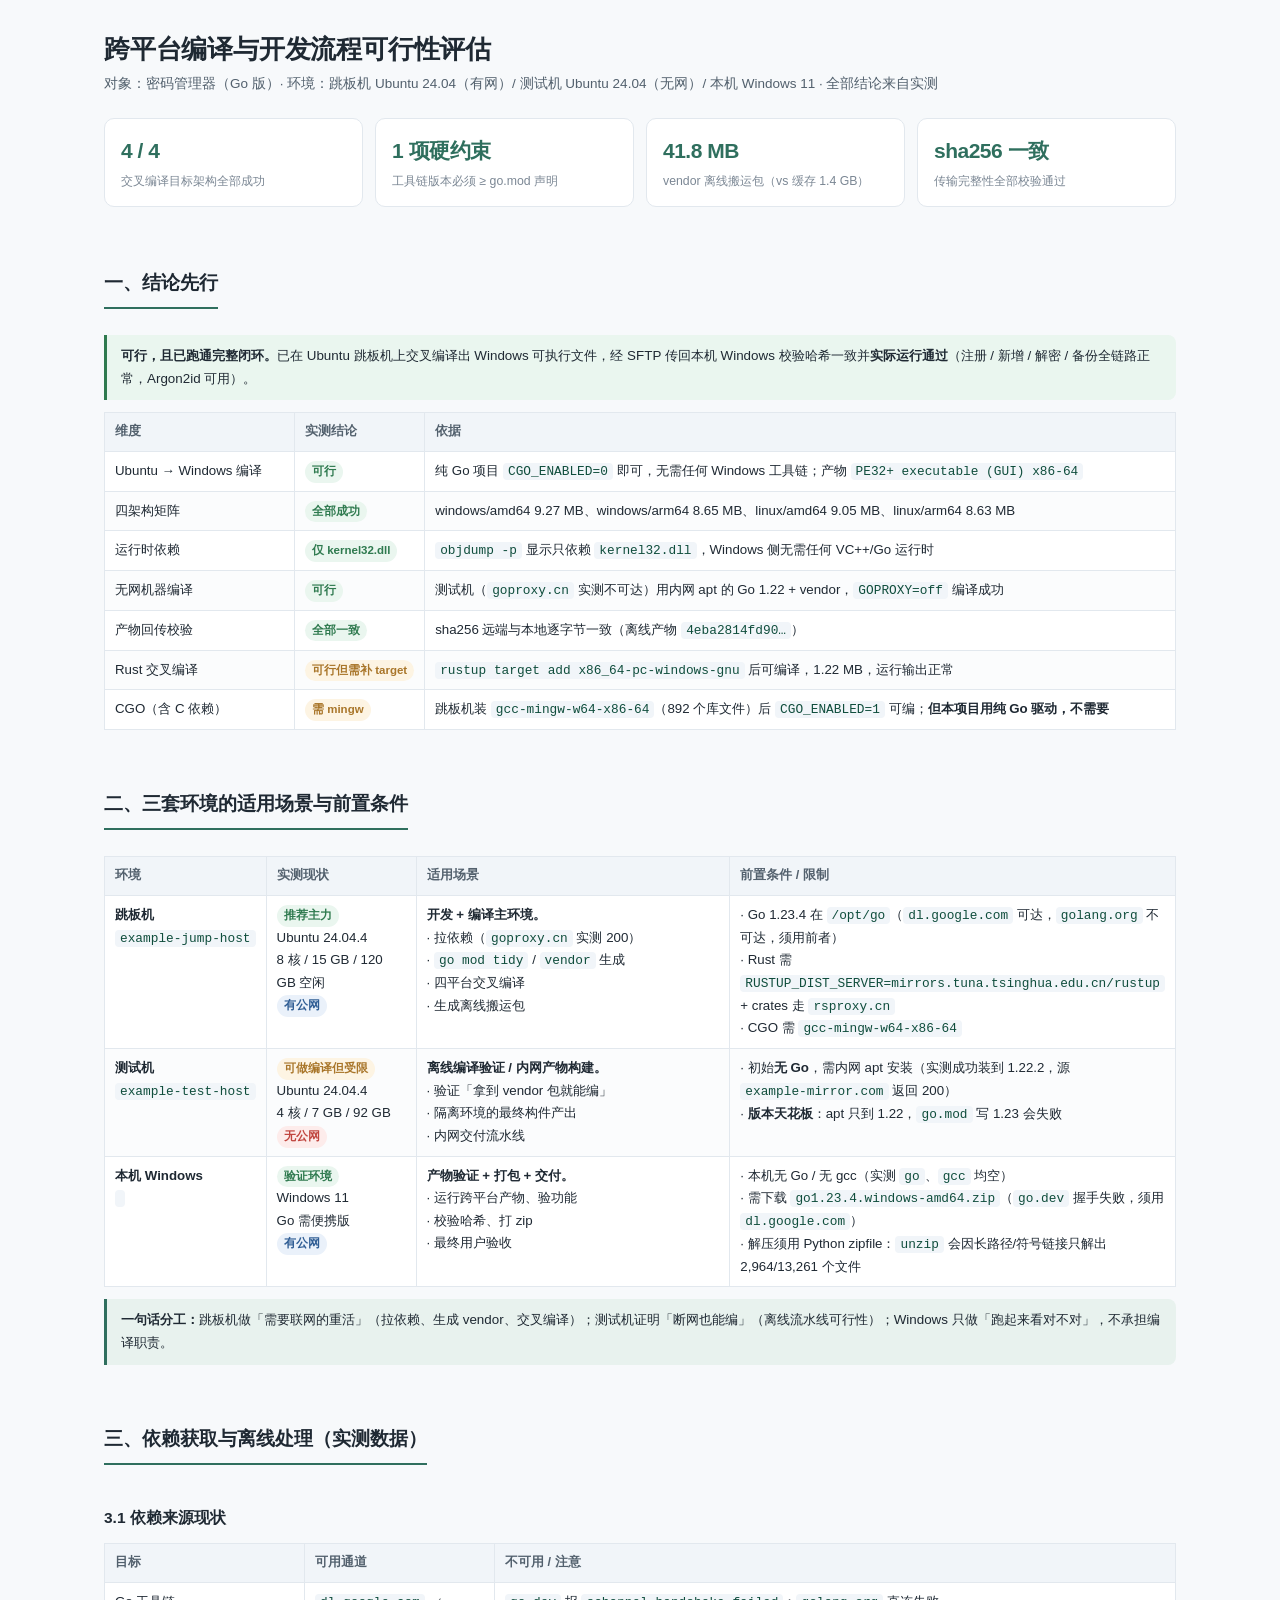
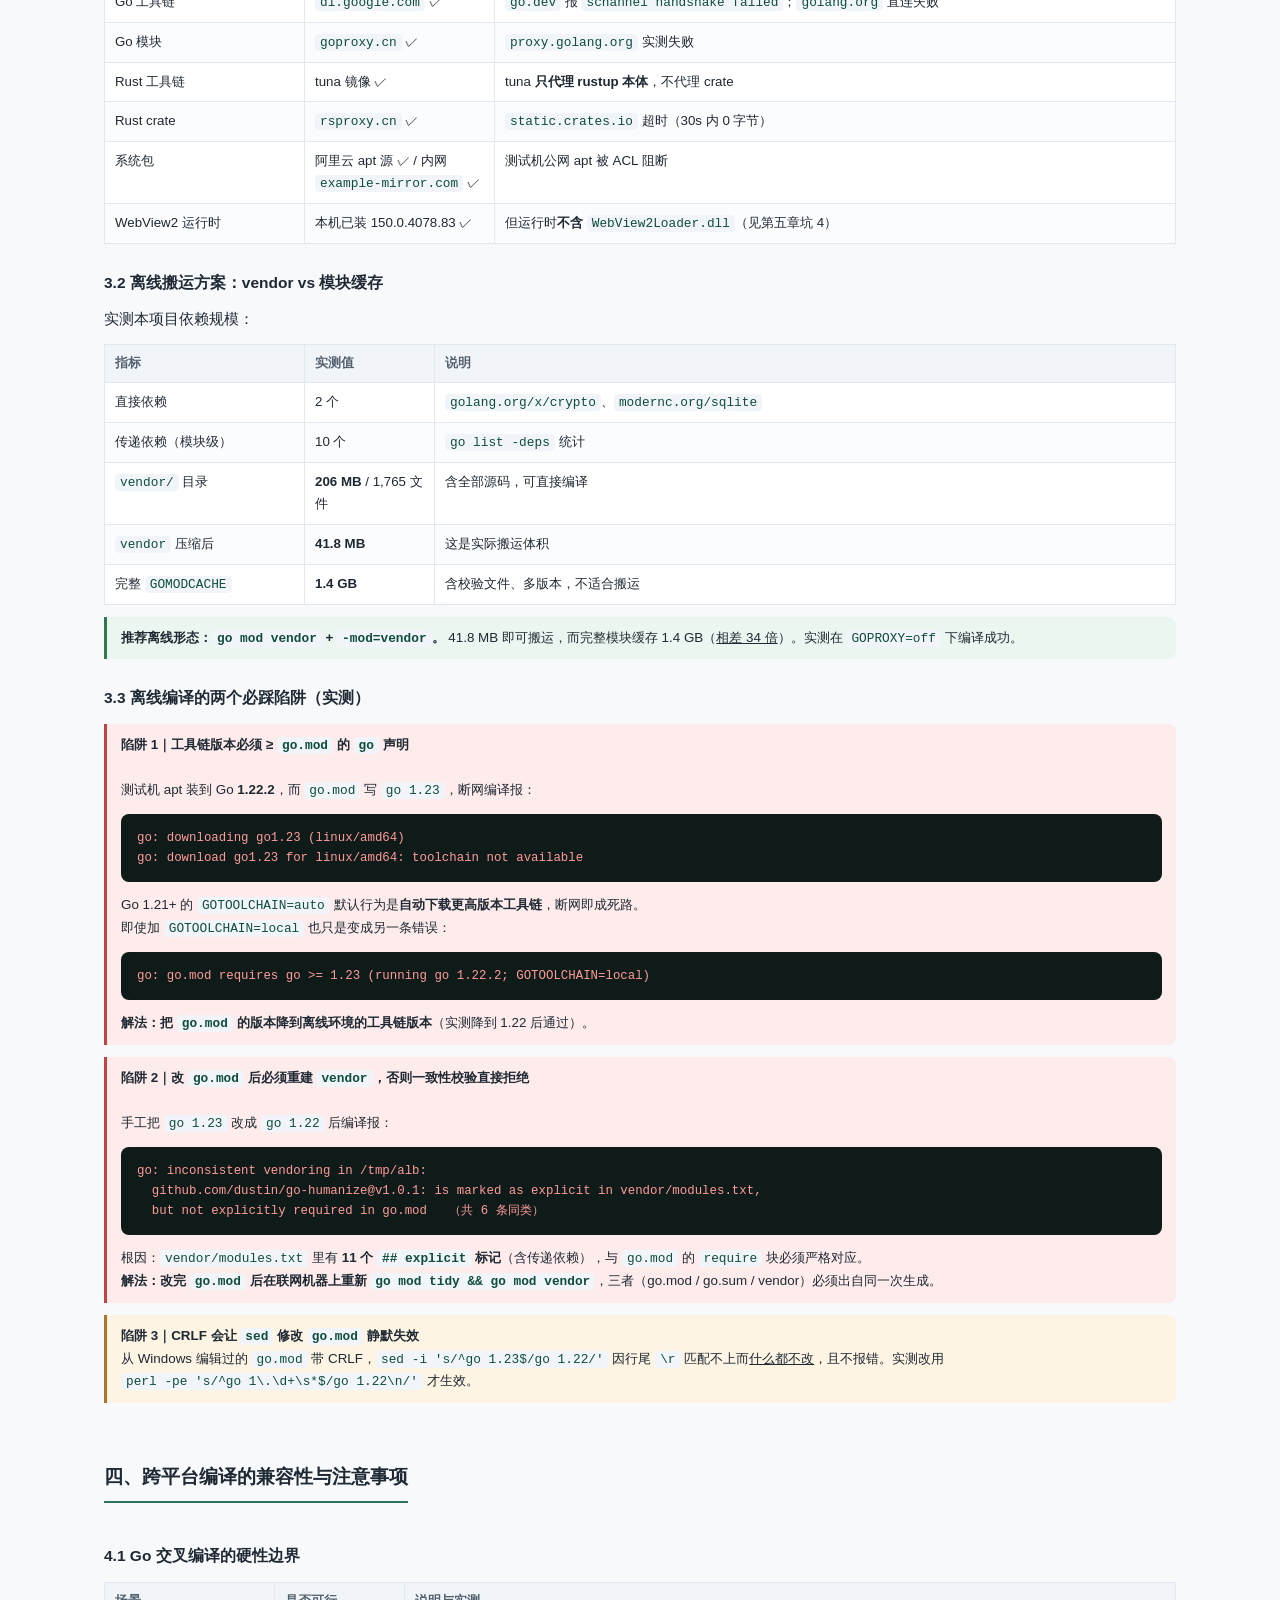
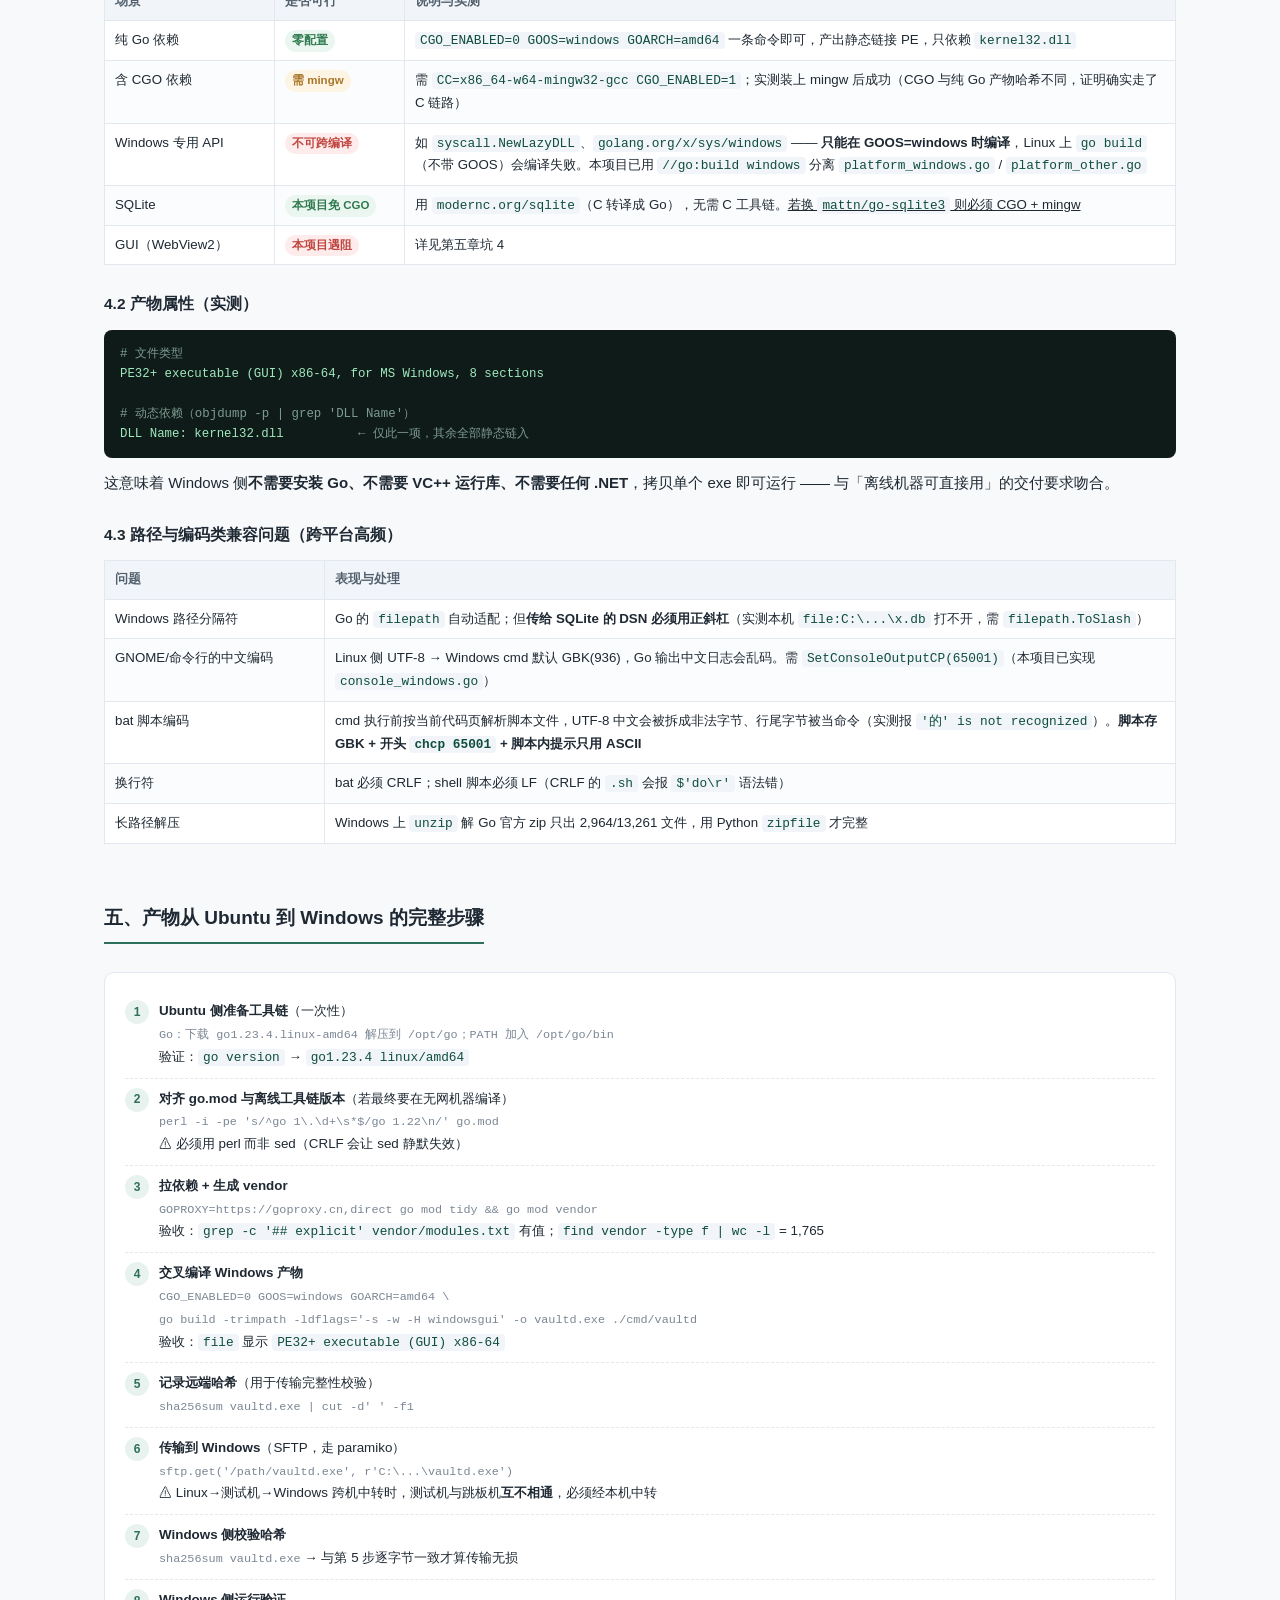
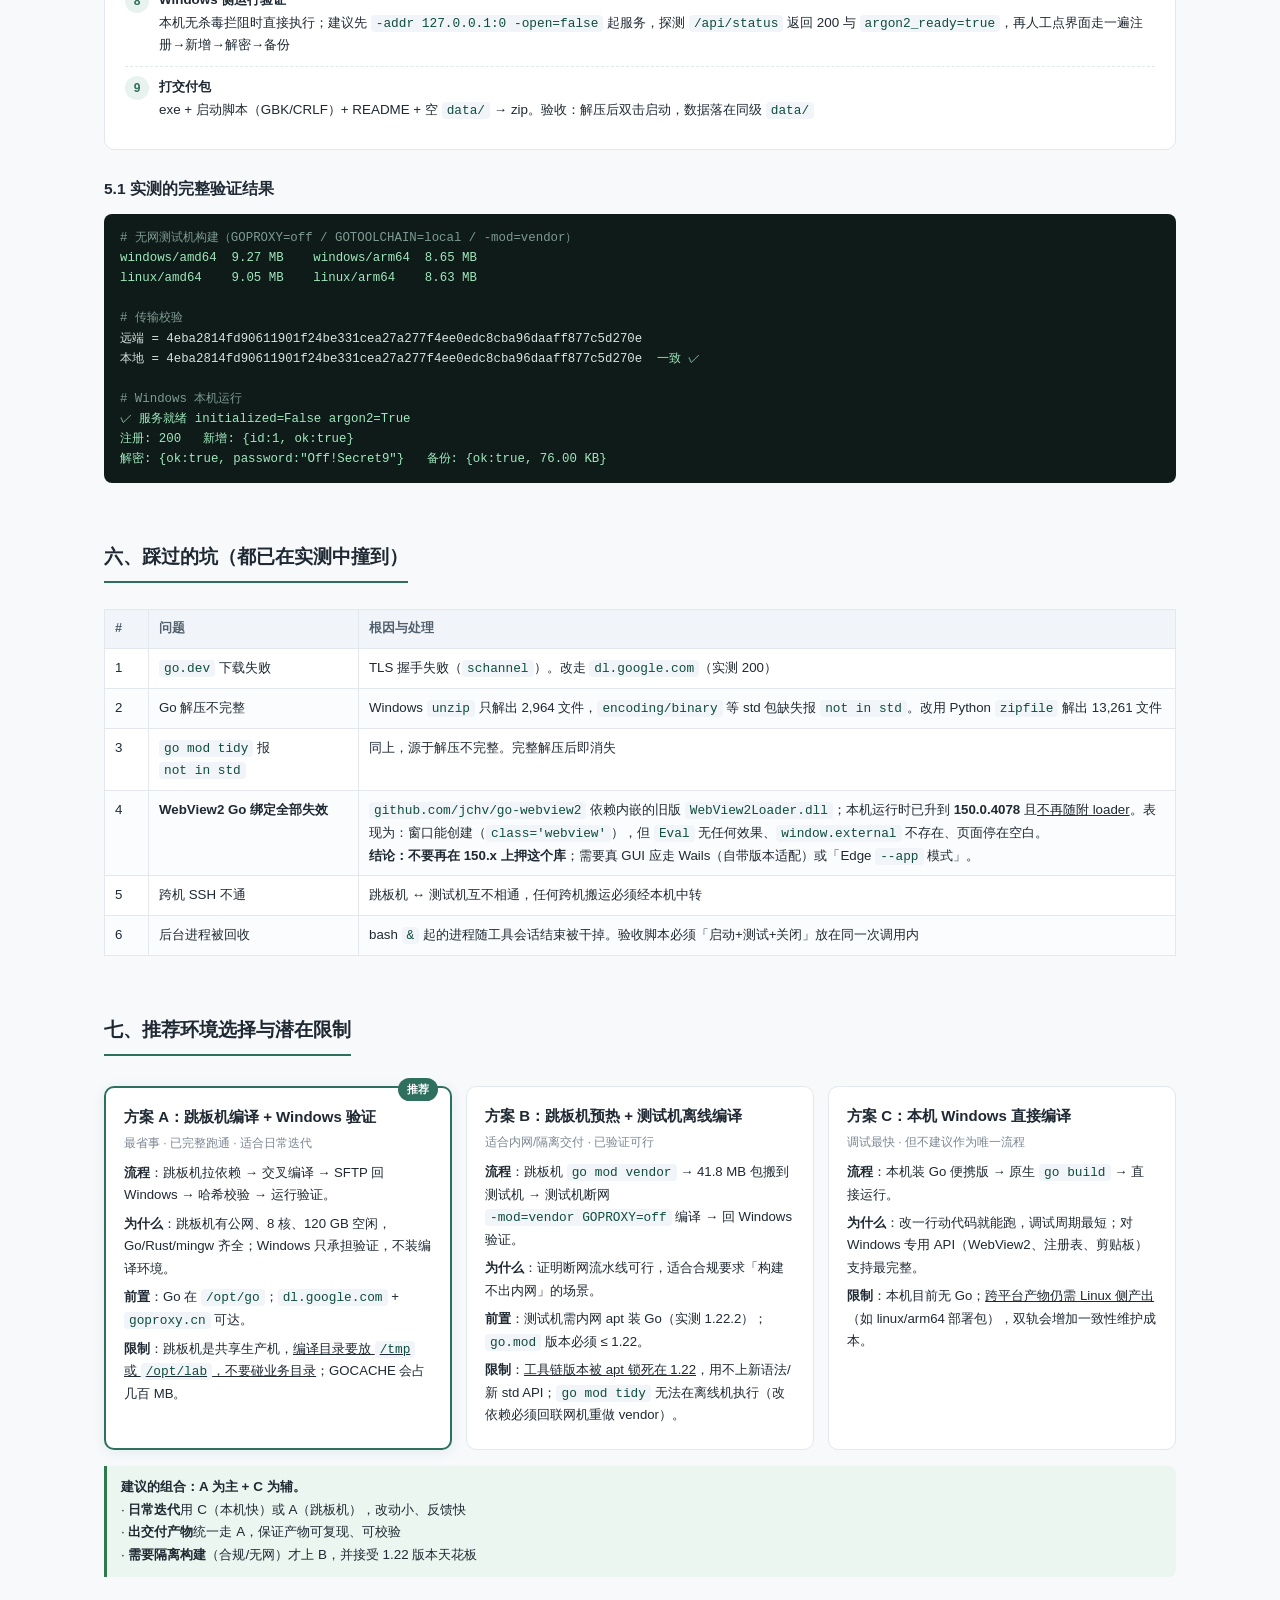
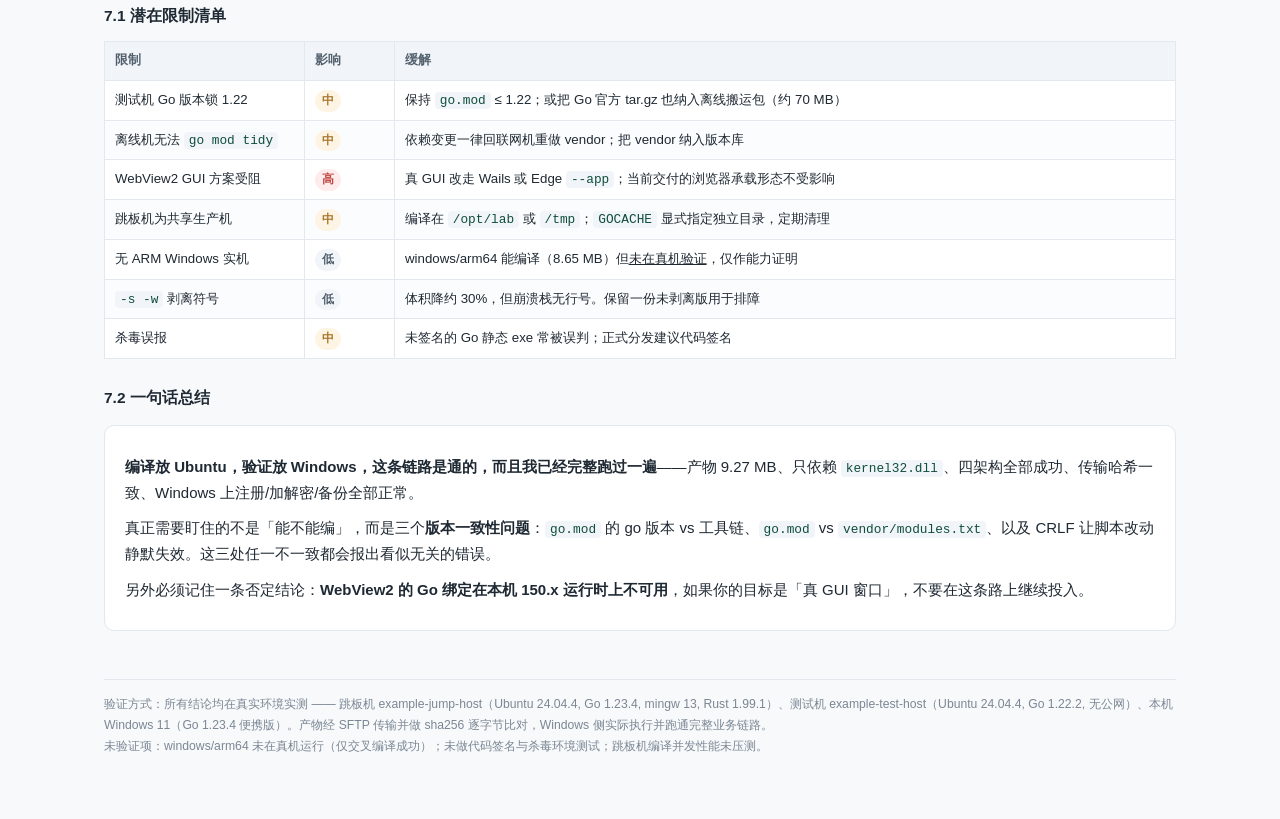
==== docs/跨平台编译与开发流程可行性评估.html @ 6fd774b0 "chore: monorepo 初始导入（4 个子项目源码 + 文档） 单仓 monorepo 布局： - pmvault/       Go 密码管理器（phase-a / phase-edgeap" ====
<!DOCTYPE html>
<html lang="zh-CN">
<head>
<meta charset="UTF-8">
<meta name="viewport" content="width=device-width, initial-scale=1">
<title>跨平台编译与开发流程可行性评估</title>
<style>
:root{
  --ink:#1f2933;--ink-2:#52606d;--ink-3:#7b8794;
  --line:#e2e8ee;--line-2:#cfd8e3;--bg:#f7f9fb;--card:#fff;--soft:#f1f5f9;
  --brand:#2f6f5e;--brand-soft:#e8f2ee;
  --red:#c0453f;--red-soft:#fdeceb;--amber:#a9762a;--amber-soft:#fdf4e3;
  --green:#2f7a4f;--green-soft:#eaf6ef;--blue:#2f5d94;--blue-soft:#eaf1fa;
  --mono:ui-monospace,SFMono-Regular,"Cascadia Mono",Consolas,Menlo,monospace;
}
*{box-sizing:border-box}
body{margin:0;background:var(--bg);color:var(--ink);
  font:15px/1.7 -apple-system,BlinkMacSystemFont,"Segoe UI","Microsoft YaHei",sans-serif}
.wrap{max-width:1120px;margin:0 auto;padding:32px 24px 72px}
h1{font-size:26px;line-height:1.35;margin:0 0 6px;letter-spacing:-.2px}
h2{font-size:19px;margin:46px 0 14px;padding-bottom:8px;border-bottom:2px solid var(--brand);display:inline-block}
h3{font-size:15.5px;margin:26px 0 8px}
h4{font-size:14px;margin:18px 0 6px;color:var(--ink-2)}
p{margin:10px 0}
.sub{color:var(--ink-2);font-size:13.5px;margin-bottom:22px}
code{font-family:var(--mono);font-size:12.8px;background:var(--soft);padding:1px 5px;border-radius:4px;color:#0f4d3c;white-space:nowrap}
pre{font-family:var(--mono);font-size:12.4px;line-height:1.62;background:#0f1b18;color:#d6e4df;
  padding:14px 16px;border-radius:8px;overflow-x:auto;margin:12px 0}
pre .c{color:#7d9b91}
pre .o{color:#9fe8bd}
pre .e{color:#ff9b9b}
.card{background:var(--card);border:1px solid var(--line);border-radius:10px;padding:18px 20px;margin:14px 0}
.grid{display:grid;grid-template-columns:repeat(auto-fit,minmax(210px,1fr));gap:12px;margin:14px 0}
.kpi{background:var(--card);border:1px solid var(--line);border-radius:10px;padding:14px 16px}
.kpi .n{font-size:21px;font-weight:600;color:var(--brand);letter-spacing:-.5px}
.kpi .l{font-size:12.3px;color:var(--ink-3);margin-top:2px}
table{width:100%;border-collapse:collapse;margin:12px 0;font-size:13.3px;background:var(--card)}
th,td{border:1px solid var(--line);padding:8px 10px;text-align:left;vertical-align:top}
th{background:var(--soft);font-weight:600;color:var(--ink-2);font-size:12.7px;white-space:nowrap}
tbody tr:nth-child(even){background:#fbfcfd}
.tag{display:inline-block;font-size:11.5px;padding:1px 7px;border-radius:20px;white-space:nowrap;font-weight:600}
.t-ok{background:var(--green-soft);color:var(--green)}
.t-bad{background:var(--red-soft);color:var(--red)}
.t-warn{background:var(--amber-soft);color:var(--amber)}
.t-n{background:var(--soft);color:var(--ink-2)}
.t-info{background:var(--blue-soft);color:var(--blue)}
ul,ol{margin:8px 0;padding-left:22px}
li{margin:4px 0}
.note{border-left:3px solid var(--brand);background:var(--brand-soft);padding:10px 14px;border-radius:0 8px 8px 0;font-size:13.4px;margin:12px 0}
.warn{border-left:3px solid var(--amber);background:var(--amber-soft);padding:10px 14px;border-radius:0 8px 8px 0;font-size:13.4px;margin:12px 0}
.danger{border-left:3px solid var(--red);background:var(--red-soft);padding:10px 14px;border-radius:0 8px 8px 0;font-size:13.4px;margin:12px 0}
.ok{border-left:3px solid var(--green);background:var(--green-soft);padding:10px 14px;border-radius:0 8px 8px 0;font-size:13.4px;margin:12px 0}
.opts{display:grid;grid-template-columns:repeat(auto-fit,minmax(300px,1fr));gap:14px;margin:16px 0}
.opt{background:var(--card);border:1px solid var(--line);border-radius:10px;padding:16px 18px;position:relative}
.opt.rec{border:2px solid var(--brand);box-shadow:0 2px 12px rgba(47,111,94,.1)}
.opt .badge{position:absolute;top:-10px;right:12px;background:var(--brand);color:#fff;font-size:11px;padding:2px 9px;border-radius:20px;font-weight:600}
.opt h4{margin:0 0 4px;font-size:15px;color:var(--ink)}
.opt .meta{font-size:12px;color:var(--ink-3);margin-bottom:8px}
.opt p{font-size:13.2px;margin:6px 0}
.step{display:flex;gap:10px;padding:9px 0;border-bottom:1px dashed var(--line)}
.step:last-child{border-bottom:0}
.step .i{flex:0 0 24px;height:24px;border-radius:50%;background:var(--brand-soft);color:var(--brand);
  font-size:12px;font-weight:700;display:flex;align-items:center;justify-content:center}
.step .t{flex:1 1 auto;min-width:0;font-size:13.4px}
.step .t em{font-style:normal;color:var(--ink-3);font-family:var(--mono);font-size:11.8px}
footer{margin-top:48px;padding-top:14px;border-top:1px solid var(--line);color:var(--ink-3);font-size:12.2px}
</style>
</head>
<body>
<div class="wrap">

<h1>跨平台编译与开发流程可行性评估</h1>
<div class="sub">对象：密码管理器（Go 版）· 环境：跳板机 Ubuntu 24.04（有网）/ 测试机 Ubuntu 24.04（无网）/ 本机 Windows 11 · 全部结论来自实测</div>

<div class="grid">
  <div class="kpi"><div class="n">4 / 4</div><div class="l">交叉编译目标架构全部成功</div></div>
  <div class="kpi"><div class="n">1 项硬约束</div><div class="l">工具链版本必须 ≥ go.mod 声明</div></div>
  <div class="kpi"><div class="n">41.8 MB</div><div class="l">vendor 离线搬运包（vs 缓存 1.4 GB）</div></div>
  <div class="kpi"><div class="n">sha256 一致</div><div class="l">传输完整性全部校验通过</div></div>
</div>

<!-- ============ 结论先行 ============ -->
<h2>一、结论先行</h2>

<div class="ok">
<strong>可行，且已跑通完整闭环。</strong>已在 Ubuntu 跳板机上交叉编译出 Windows 可执行文件，经 SFTP 传回本机 Windows 校验哈希一致并<strong>实际运行通过</strong>（注册 / 新增 / 解密 / 备份全链路正常，Argon2id 可用）。
</div>

<table>
<thead><tr><th style="width:190px">维度</th><th style="width:110px">实测结论</th><th>依据</th></tr></thead>
<tbody>
<tr><td>Ubuntu → Windows 编译</td><td><span class="tag t-ok">可行</span></td>
<td>纯 Go 项目 <code>CGO_ENABLED=0</code> 即可，无需任何 Windows 工具链；产物 <code>PE32+ executable (GUI) x86-64</code></td></tr>
<tr><td>四架构矩阵</td><td><span class="tag t-ok">全部成功</span></td>
<td>windows/amd64 9.27 MB、windows/arm64 8.65 MB、linux/amd64 9.05 MB、linux/arm64 8.63 MB</td></tr>
<tr><td>运行时依赖</td><td><span class="tag t-ok">仅 kernel32.dll</span></td>
<td><code>objdump -p</code> 显示只依赖 <code>kernel32.dll</code>，Windows 侧无需任何 VC++/Go 运行时</td></tr>
<tr><td>无网机器编译</td><td><span class="tag t-ok">可行</span></td>
<td>测试机（<code>goproxy.cn</code> 实测不可达）用内网 apt 的 Go 1.22 + vendor，<code>GOPROXY=off</code> 编译成功</td></tr>
<tr><td>产物回传校验</td><td><span class="tag t-ok">全部一致</span></td>
<td>sha256 远端与本地逐字节一致（离线产物 <code>4eba2814fd90…</code>）</td></tr>
<tr><td>Rust 交叉编译</td><td><span class="tag t-warn">可行但需补 target</span></td>
<td><code>rustup target add x86_64-pc-windows-gnu</code> 后可编译，1.22 MB，运行输出正常</td></tr>
<tr><td>CGO（含 C 依赖）</td><td><span class="tag t-warn">需 mingw</span></td>
<td>跳板机装 <code>gcc-mingw-w64-x86-64</code>（892 个库文件）后 <code>CGO_ENABLED=1</code> 可编；<strong>但本项目用纯 Go 驱动，不需要</strong></td></tr>
</tbody>
</table>

<!-- ============ 环境对比 ============ -->
<h2>二、三套环境的适用场景与前置条件</h2>

<table>
<thead><tr><th style="width:120px">环境</th><th style="width:150px">实测现状</th><th>适用场景</th><th style="width:230px">前置条件 / 限制</th></tr></thead>
<tbody>
<tr>
<td><strong>跳板机</strong><br><code>example-jump-host</code></td>
<td><span class="tag t-ok">推荐主力</span><br>Ubuntu 24.04.4<br>8 核 / 15 GB / 120 GB 空闲<br><span class="tag t-info">有公网</span></td>
<td>
<strong>开发 + 编译主环境。</strong><br>
· 拉依赖（<code>goproxy.cn</code> 实测 200）<br>
· <code>go mod tidy</code> / <code>vendor</code> 生成<br>
· 四平台交叉编译<br>
· 生成离线搬运包
</td>
<td>
· Go 1.23.4 在 <code>/opt/go</code>（<code>dl.google.com</code> 可达，<code>golang.org</code> 不可达，须用前者）<br>
· Rust 需 <code>RUSTUP_DIST_SERVER=mirrors.tuna.tsinghua.edu.cn/rustup</code> + crates 走 <code>rsproxy.cn</code><br>
· CGO 需 <code>gcc-mingw-w64-x86-64</code>
</td>
</tr>
<tr>
<td><strong>测试机</strong><br><code>example-test-host</code></td>
<td><span class="tag t-warn">可做编译但受限</span><br>Ubuntu 24.04.4<br>4 核 / 7 GB / 92 GB<br><span class="tag t-bad">无公网</span></td>
<td>
<strong>离线编译验证 / 内网产物构建。</strong><br>
· 验证「拿到 vendor 包就能编」<br>
· 隔离环境的最终构件产出<br>
· 内网交付流水线
</td>
<td>
· 初始<strong>无 Go</strong>，需内网 apt 安装（实测成功装到 1.22.2，源 <code>example-mirror.com</code> 返回 200）<br>
· <strong>版本天花板</strong>：apt 只到 1.22，<code>go.mod</code> 写 1.23 会失败
</td>
</tr>
<tr>
<td><strong>本机 Windows</strong><br><code><local-ip></code></td>
<td><span class="tag t-ok">验证环境</span><br>Windows 11<br>Go 需便携版<br><span class="tag t-info">有公网</span></td>
<td>
<strong>产物验证 + 打包 + 交付。</strong><br>
· 运行跨平台产物、验功能<br>
· 校验哈希、打 zip<br>
· 最终用户验收
</td>
<td>
· 本机无 Go / 无 gcc（实测 <code>go</code>、<code>gcc</code> 均空）<br>
· 需下载 <code>go1.23.4.windows-amd64.zip</code>（<code>go.dev</code> 握手失败，须用 <code>dl.google.com</code>）<br>
· 解压须用 Python zipfile：<code>unzip</code> 会因长路径/符号链接只解出 2,964/13,261 个文件
</td>
</tr>
</tbody>
</table>

<div class="note">
<strong>一句话分工：</strong>跳板机做「需要联网的重活」（拉依赖、生成 vendor、交叉编译）；测试机证明「断网也能编」（离线流水线可行性）；Windows 只做「跑起来看对不对」，不承担编译职责。
</div>

<!-- ============ 依赖获取与离线 ============ -->
<h2>三、依赖获取与离线处理（实测数据）</h2>

<h3>3.1 依赖来源现状</h3>
<table>
<thead><tr><th style="width:200px">目标</th><th style="width:190px">可用通道</th><th>不可用 / 注意</th></tr></thead>
<tbody>
<tr><td>Go 工具链</td><td><code>dl.google.com</code> ✓</td><td><code>go.dev</code> 报 <code>schannel handshake failed</code>；<code>golang.org</code> 直连失败</td></tr>
<tr><td>Go 模块</td><td><code>goproxy.cn</code> ✓</td><td><code>proxy.golang.org</code> 实测失败</td></tr>
<tr><td>Rust 工具链</td><td>tuna 镜像 ✓</td><td>tuna <strong>只代理 rustup 本体</strong>，不代理 crate</td></tr>
<tr><td>Rust crate</td><td><code>rsproxy.cn</code> ✓</td><td><code>static.crates.io</code> 超时（30s 内 0 字节）</td></tr>
<tr><td>系统包</td><td>阿里云 apt 源 ✓ / 内网 <code>example-mirror.com</code> ✓</td><td>测试机公网 apt 被 ACL 阻断</td></tr>
<tr><td>WebView2 运行时</td><td>本机已装 150.0.4078.83 ✓</td><td>但运行时<strong>不含</strong> <code>WebView2Loader.dll</code>（见第五章坑 4）</td></tr>
</tbody>
</table>

<h3>3.2 离线搬运方案：vendor vs 模块缓存</h3>
<p>实测本项目依赖规模：</p>
<table>
<thead><tr><th style="width:200px">指标</th><th style="width:130px">实测值</th><th>说明</th></tr></thead>
<tbody>
<tr><td>直接依赖</td><td>2 个</td><td><code>golang.org/x/crypto</code>、<code>modernc.org/sqlite</code></td></tr>
<tr><td>传递依赖（模块级）</td><td>10 个</td><td><code>go list -deps</code> 统计</td></tr>
<tr><td><code>vendor/</code> 目录</td><td><strong>206 MB</strong> / 1,765 文件</td><td>含全部源码，可直接编译</td></tr>
<tr><td><code>vendor</code> 压缩后</td><td><strong>41.8 MB</strong></td><td>这是实际搬运体积</td></tr>
<tr><td>完整 <code>GOMODCACHE</code></td><td><strong>1.4 GB</strong></td><td>含校验文件、多版本，不适合搬运</td></tr>
</tbody>
</table>

<div class="ok">
<strong>推荐离线形态：<code>go mod vendor</code> + <code>-mod=vendor</code>。</strong>
41.8 MB 即可搬运，而完整模块缓存 1.4 GB（<u>相差 34 倍</u>）。实测在 <code>GOPROXY=off</code> 下编译成功。
</div>

<h3>3.3 离线编译的两个必踩陷阱（实测）</h3>

<div class="danger">
<strong>陷阱 1｜工具链版本必须 ≥ <code>go.mod</code> 的 <code>go</code> 声明</strong><br><br>
测试机 apt 装到 Go <strong>1.22.2</strong>，而 <code>go.mod</code> 写 <code>go 1.23</code>，断网编译报：
<pre><span class="e">go: downloading go1.23 (linux/amd64)
go: download go1.23 for linux/amd64: toolchain not available</span></pre>
Go 1.21+ 的 <code>GOTOOLCHAIN=auto</code> 默认行为是<strong>自动下载更高版本工具链</strong>，断网即成死路。<br>
即使加 <code>GOTOOLCHAIN=local</code> 也只是变成另一条错误：
<pre><span class="e">go: go.mod requires go >= 1.23 (running go 1.22.2; GOTOOLCHAIN=local)</span></pre>
<strong>解法：把 <code>go.mod</code> 的版本降到离线环境的工具链版本</strong>（实测降到 1.22 后通过）。
</div>

<div class="danger">
<strong>陷阱 2｜改 <code>go.mod</code> 后必须重建 <code>vendor</code>，否则一致性校验直接拒绝</strong><br><br>
手工把 <code>go 1.23</code> 改成 <code>go 1.22</code> 后编译报：
<pre><span class="e">go: inconsistent vendoring in /tmp/alb:
&nbsp;&nbsp;github.com/dustin/go-humanize@v1.0.1: is marked as explicit in vendor/modules.txt,
&nbsp;&nbsp;but not explicitly required in go.mod   （共 6 条同类）</span></pre>
根因：<code>vendor/modules.txt</code> 里有 <strong>11 个 <code>## explicit</code> 标记</strong>（含传递依赖），与 <code>go.mod</code> 的 <code>require</code> 块必须严格对应。<br>
<strong>解法：改完 <code>go.mod</code> 后在联网机器上重新 <code>go mod tidy &amp;&amp; go mod vendor</code></strong>，三者（go.mod / go.sum / vendor）必须出自同一次生成。
</div>

<div class="warn">
<strong>陷阱 3｜CRLF 会让 <code>sed</code> 修改 <code>go.mod</code> 静默失效</strong><br>
从 Windows 编辑过的 <code>go.mod</code> 带 CRLF，<code>sed -i 's/^go 1.23$/go 1.22/'</code> 因行尾 <code>\r</code> 匹配不上而<u>什么都不改</u>，且不报错。实测改用 <code>perl -pe 's/^go 1\.\d+\s*$/go 1.22\n/'</code> 才生效。
</div>

<!-- ============ 兼容性 ============ -->
<h2>四、跨平台编译的兼容性与注意事项</h2>

<h3>4.1 Go 交叉编译的硬性边界</h3>
<table>
<thead><tr><th style="width:170px">场景</th><th style="width:130px">是否可行</th><th>说明与实测</th></tr></thead>
<tbody>
<tr><td>纯 Go 依赖</td><td><span class="tag t-ok">零配置</span></td>
<td><code>CGO_ENABLED=0 GOOS=windows GOARCH=amd64</code> 一条命令即可，产出静态链接 PE，只依赖 <code>kernel32.dll</code></td></tr>
<tr><td>含 CGO 依赖</td><td><span class="tag t-warn">需 mingw</span></td>
<td>需 <code>CC=x86_64-w64-mingw32-gcc CGO_ENABLED=1</code>；实测装上 mingw 后成功（CGO 与纯 Go 产物哈希不同，证明确实走了 C 链路）</td></tr>
<tr><td>Windows 专用 API</td><td><span class="tag t-bad">不可跨编译</span></td>
<td>如 <code>syscall.NewLazyDLL</code>、<code>golang.org/x/sys/windows</code> —— <strong>只能在 GOOS=windows 时编译</strong>，Linux 上 <code>go build</code>（不带 GOOS）会编译失败。本项目已用 <code>//go:build windows</code> 分离 <code>platform_windows.go</code> / <code>platform_other.go</code></td></tr>
<tr><td>SQLite</td><td><span class="tag t-ok">本项目免 CGO</span></td>
<td>用 <code>modernc.org/sqlite</code>（C 转译成 Go），无需 C 工具链。<u>若换 <code>mattn/go-sqlite3</code> 则必须 CGO + mingw</u></td></tr>
<tr><td>GUI（WebView2）</td><td><span class="tag t-bad">本项目遇阻</span></td>
<td>详见第五章坑 4</td></tr>
</tbody>
</table>

<h3>4.2 产物属性（实测）</h3>
<pre><span class="c"># 文件类型</span>
<span class="o">PE32+ executable (GUI) x86-64, for MS Windows, 8 sections</span>

<span class="c"># 动态依赖（objdump -p | grep 'DLL Name'）</span>
<span class="o">DLL Name: kernel32.dll</span>          <span class="c">← 仅此一项，其余全部静态链入</span></pre>
<p>这意味着 Windows 侧<strong>不需要安装 Go、不需要 VC++ 运行库、不需要任何 .NET</strong>，拷贝单个 exe 即可运行 —— 与「离线机器可直接用」的交付要求吻合。</p>

<h3>4.3 路径与编码类兼容问题（跨平台高频）</h3>
<table>
<thead><tr><th style="width:220px">问题</th><th>表现与处理</th></tr></thead>
<tbody>
<tr><td>Windows 路径分隔符</td><td>Go 的 <code>filepath</code> 自动适配；但<strong>传给 SQLite 的 DSN 必须用正斜杠</strong>（实测本机 <code>file:C:\...\x.db</code> 打不开，需 <code>filepath.ToSlash</code>）</td></tr>
<tr><td>GNOME/命令行的中文编码</td><td>Linux 侧 UTF-8 → Windows cmd 默认 GBK(936)，Go 输出中文日志会乱码。需 <code>SetConsoleOutputCP(65001)</code>（本项目已实现 <code>console_windows.go</code>）</td></tr>
<tr><td>bat 脚本编码</td><td>cmd 执行前按当前代码页解析脚本文件，UTF-8 中文会被拆成非法字节、行尾字节被当命令（实测报 <code>'的' is not recognized</code>）。<strong>脚本存 GBK + 开头 <code>chcp 65001</code> + 脚本内提示只用 ASCII</strong></td></tr>
<tr><td>换行符</td><td>bat 必须 CRLF；shell 脚本必须 LF（CRLF 的 <code>.sh</code> 会报 <code>$'do\r'</code> 语法错）</td></tr>
<tr><td>长路径解压</td><td>Windows 上 <code>unzip</code> 解 Go 官方 zip 只出 2,964/13,261 文件，用 Python <code>zipfile</code> 才完整</td></tr>
</tbody>
</table>

<!-- ============ 传输与验证 ============ -->
<h2>五、产物从 Ubuntu 到 Windows 的完整步骤</h2>

<div class="card">
<div class="step"><div class="i">1</div><div class="t"><strong>Ubuntu 侧准备工具链</strong>（一次性）<br>
<em>Go：下载 go1.23.4.linux-amd64 解压到 /opt/go；PATH 加入 /opt/go/bin</em><br>
验证：<code>go version</code> → <code>go1.23.4 linux/amd64</code></div></div>

<div class="step"><div class="i">2</div><div class="t"><strong>对齐 go.mod 与离线工具链版本</strong>（若最终要在无网机器编译）<br>
<em>perl -i -pe 's/^go 1\.\d+\s*$/go 1.22\n/' go.mod</em><br>
⚠ 必须用 perl 而非 sed（CRLF 会让 sed 静默失效）</div></div>

<div class="step"><div class="i">3</div><div class="t"><strong>拉依赖 + 生成 vendor</strong><br>
<em>GOPROXY=https://goproxy.cn,direct go mod tidy &amp;&amp; go mod vendor</em><br>
验收：<code>grep -c '## explicit' vendor/modules.txt</code> 有值；<code>find vendor -type f | wc -l</code> = 1,765</div></div>

<div class="step"><div class="i">4</div><div class="t"><strong>交叉编译 Windows 产物</strong><br>
<em>CGO_ENABLED=0 GOOS=windows GOARCH=amd64 \<br>
go build -trimpath -ldflags='-s -w -H windowsgui' -o vaultd.exe ./cmd/vaultd</em><br>
验收：<code>file</code> 显示 <code>PE32+ executable (GUI) x86-64</code></div></div>

<div class="step"><div class="i">5</div><div class="t"><strong>记录远端哈希</strong>（用于传输完整性校验）<br>
<em>sha256sum vaultd.exe | cut -d' ' -f1</em></div></div>

<div class="step"><div class="i">6</div><div class="t"><strong>传输到 Windows</strong>（SFTP，走 paramiko）<br>
<em>sftp.get('/path/vaultd.exe', r'C:\...\vaultd.exe')</em><br>
⚠ Linux→测试机→Windows 跨机中转时，测试机与跳板机<strong>互不相通</strong>，必须经本机中转</div></div>

<div class="step"><div class="i">7</div><div class="t"><strong>Windows 侧校验哈希</strong><br>
<em>sha256sum vaultd.exe</em> → 与第 5 步逐字节一致才算传输无损</div></div>

<div class="step"><div class="i">8</div><div class="t"><strong>Windows 侧运行验证</strong><br>
本机无杀毒拦阻时直接执行；建议先 <code>-addr 127.0.0.1:0 -open=false</code> 起服务，探测 <code>/api/status</code> 返回 200 与 <code>argon2_ready=true</code>，再人工点界面走一遍注册→新增→解密→备份</div></div>

<div class="step"><div class="i">9</div><div class="t"><strong>打交付包</strong><br>
exe + 启动脚本（GBK/CRLF）+ README + 空 <code>data/</code> → zip。验收：解压后双击启动，数据落在同级 <code>data/</code></div></div>
</div>

<h3>5.1 实测的完整验证结果</h3>
<pre><span class="c"># 无网测试机构建（GOPROXY=off / GOTOOLCHAIN=local / -mod=vendor）</span>
<span class="o">windows/amd64  9.27 MB    windows/arm64  8.65 MB
linux/amd64    9.05 MB    linux/arm64    8.63 MB</span>

<span class="c"># 传输校验</span>
远端 = 4eba2814fd90611901f24be331cea27a277f4ee0edc8cba96daaff877c5d270e
本地 = 4eba2814fd90611901f24be331cea27a277f4ee0edc8cba96daaff877c5d270e  <span class="o">一致 ✓</span>

<span class="c"># Windows 本机运行</span>
<span class="o">✓ 服务就绪 initialized=False argon2=True</span>
<span class="o">注册: 200   新增: {id:1, ok:true}</span>
<span class="o">解密: {ok:true, password:"Off!Secret9"}   备份: {ok:true, 76.00 KB}</span></pre>

<!-- ============ 已知坑 ============ -->
<h2>六、踩过的坑（都已在实测中撞到）</h2>

<table>
<thead><tr><th style="width:44px">#</th><th style="width:210px">问题</th><th>根因与处理</th></tr></thead>
<tbody>
<tr><td>1</td><td><code>go.dev</code> 下载失败</td><td>TLS 握手失败（<code>schannel</code>）。改走 <code>dl.google.com</code>（实测 200）</td></tr>
<tr><td>2</td><td>Go 解压不完整</td><td>Windows <code>unzip</code> 只解出 2,964 文件，<code>encoding/binary</code> 等 std 包缺失报 <code>not in std</code>。改用 Python <code>zipfile</code> 解出 13,261 文件</td></tr>
<tr><td>3</td><td><code>go mod tidy</code> 报 <code>not in std</code></td><td>同上，源于解压不完整。完整解压后即消失</td></tr>
<tr><td>4</td><td><strong>WebView2 Go 绑定全部失效</strong></td><td>
<code>github.com/jchv/go-webview2</code> 依赖内嵌的旧版 <code>WebView2Loader.dll</code>；本机运行时已升到 <strong>150.0.4078</strong> 且<u>不再随附 loader</u>。表现为：窗口能创建（<code>class='webview'</code>），但 <code>Eval</code> 无任何效果、<code>window.external</code> 不存在、页面停在空白。<br>
<strong>结论：不要再在 150.x 上押这个库</strong>；需要真 GUI 应走 Wails（自带版本适配）或「Edge <code>--app</code> 模式」。</td></tr>
<tr><td>5</td><td>跨机 SSH 不通</td><td>跳板机 ↔ 测试机互不相通，任何跨机搬运必须经本机中转</td></tr>
<tr><td>6</td><td>后台进程被回收</td><td>bash <code>&amp;</code> 起的进程随工具会话结束被干掉。验收脚本必须「启动+测试+关闭」放在同一次调用内</td></tr>
</tbody>
</table>

<!-- ============ 推荐 ============ -->
<h2>七、推荐环境选择与潜在限制</h2>

<div class="opts">
  <div class="opt rec">
    <div class="badge">推荐</div>
    <h4>方案 A：跳板机编译 + Windows 验证</h4>
    <div class="meta">最省事 · 已完整跑通 · 适合日常迭代</div>
    <p><strong>流程</strong>：跳板机拉依赖 → 交叉编译 → SFTP 回 Windows → 哈希校验 → 运行验证。</p>
    <p><strong>为什么</strong>：跳板机有公网、8 核、120 GB 空闲，Go/Rust/mingw 齐全；Windows 只承担验证，不装编译环境。</p>
    <p><strong>前置</strong>：Go 在 <code>/opt/go</code>；<code>dl.google.com</code> + <code>goproxy.cn</code> 可达。</p>
    <p><strong>限制</strong>：跳板机是共享生产机，<u>编译目录要放 <code>/tmp</code> 或 <code>/opt/lab</code>，不要碰业务目录</u>；GOCACHE 会占几百 MB。</p>
  </div>

  <div class="opt">
    <h4>方案 B：跳板机预热 + 测试机离线编译</h4>
    <div class="meta">适合内网/隔离交付 · 已验证可行</div>
    <p><strong>流程</strong>：跳板机 <code>go mod vendor</code> → 41.8 MB 包搬到测试机 → 测试机断网 <code>-mod=vendor GOPROXY=off</code> 编译 → 回 Windows 验证。</p>
    <p><strong>为什么</strong>：证明断网流水线可行，适合合规要求「构建不出内网」的场景。</p>
    <p><strong>前置</strong>：测试机需内网 apt 装 Go（实测 1.22.2）；<code>go.mod</code> 版本必须 ≤ 1.22。</p>
    <p><strong>限制</strong>：<u>工具链版本被 apt 锁死在 1.22</u>，用不上新语法/新 std API；<code>go mod tidy</code> 无法在离线机执行（改依赖必须回联网机重做 vendor）。</p>
  </div>

  <div class="opt">
    <h4>方案 C：本机 Windows 直接编译</h4>
    <div class="meta">调试最快 · 但不建议作为唯一流程</div>
    <p><strong>流程</strong>：本机装 Go 便携版 → 原生 <code>go build</code> → 直接运行。</p>
    <p><strong>为什么</strong>：改一行动代码就能跑，调试周期最短；对 Windows 专用 API（WebView2、注册表、剪贴板）支持最完整。</p>
    <p><strong>限制</strong>：本机目前无 Go；<u>跨平台产物仍需 Linux 侧产出</u>（如 linux/arm64 部署包），双轨会增加一致性维护成本。</p>
  </div>
</div>

<div class="ok">
<strong>建议的组合：A 为主 + C 为辅。</strong><br>
· <strong>日常迭代</strong>用 C（本机快）或 A（跳板机），改动小、反馈快<br>
· <strong>出交付产物</strong>统一走 A，保证产物可复现、可校验<br>
· <strong>需要隔离构建</strong>（合规/无网）才上 B，并接受 1.22 版本天花板
</div>

<h3>7.1 潜在限制清单</h3>
<table>
<thead><tr><th style="width:200px">限制</th><th style="width:90px">影响</th><th>缓解</th></tr></thead>
<tbody>
<tr><td>测试机 Go 版本锁 1.22</td><td><span class="tag t-warn">中</span></td><td>保持 <code>go.mod</code> ≤ 1.22；或把 Go 官方 tar.gz 也纳入离线搬运包（约 70 MB）</td></tr>
<tr><td>离线机无法 <code>go mod tidy</code></td><td><span class="tag t-warn">中</span></td><td>依赖变更一律回联网机重做 vendor；把 vendor 纳入版本库</td></tr>
<tr><td>WebView2 GUI 方案受阻</td><td><span class="tag t-bad">高</span></td><td>真 GUI 改走 Wails 或 Edge <code>--app</code>；当前交付的浏览器承载形态不受影响</td></tr>
<tr><td>跳板机为共享生产机</td><td><span class="tag t-warn">中</span></td><td>编译在 <code>/opt/lab</code> 或 <code>/tmp</code>；<code>GOCACHE</code> 显式指定独立目录，定期清理</td></tr>
<tr><td>无 ARM Windows 实机</td><td><span class="tag t-n">低</span></td><td>windows/arm64 能编译（8.65 MB）但<u>未在真机验证</u>，仅作能力证明</td></tr>
<tr><td><code>-s -w</code> 剥离符号</td><td><span class="tag t-n">低</span></td><td>体积降约 30%，但崩溃栈无行号。保留一份未剥离版用于排障</td></tr>
<tr><td>杀毒误报</td><td><span class="tag t-warn">中</span></td><td>未签名的 Go 静态 exe 常被误判；正式分发建议代码签名</td></tr>
</tbody>
</table>

<h3>7.2 一句话总结</h3>
<div class="card">
<p><strong>编译放 Ubuntu，验证放 Windows，这条链路是通的，而且我已经完整跑过一遍</strong>——产物 9.27 MB、只依赖 <code>kernel32.dll</code>、四架构全部成功、传输哈希一致、Windows 上注册/加解密/备份全部正常。</p>
<p>真正需要盯住的不是「能不能编」，而是三个<b>版本一致性问题</b>：<code>go.mod</code> 的 go 版本 vs 工具链、<code>go.mod</code> vs <code>vendor/modules.txt</code>、以及 CRLF 让脚本改动静默失效。这三处任一不一致都会报出看似无关的错误。</p>
<p>另外必须记住一条否定结论：<strong>WebView2 的 Go 绑定在本机 150.x 运行时上不可用</strong>，如果你的目标是「真 GUI 窗口」，不要在这条路上继续投入。</p>
</div>

<footer>
验证方式：所有结论均在真实环境实测 —— 跳板机 example-jump-host（Ubuntu 24.04.4, Go 1.23.4, mingw 13, Rust 1.99.1）、测试机 example-test-host（Ubuntu 24.04.4, Go 1.22.2, 无公网）、本机 Windows 11（Go 1.23.4 便携版）。产物经 SFTP 传输并做 sha256 逐字节比对，Windows 侧实际执行并跑通完整业务链路。<br>
未验证项：windows/arm64 未在真机运行（仅交叉编译成功）；未做代码签名与杀毒环境测试；跳板机编译并发性能未压测。
</footer>

</div>
</body>
</html>
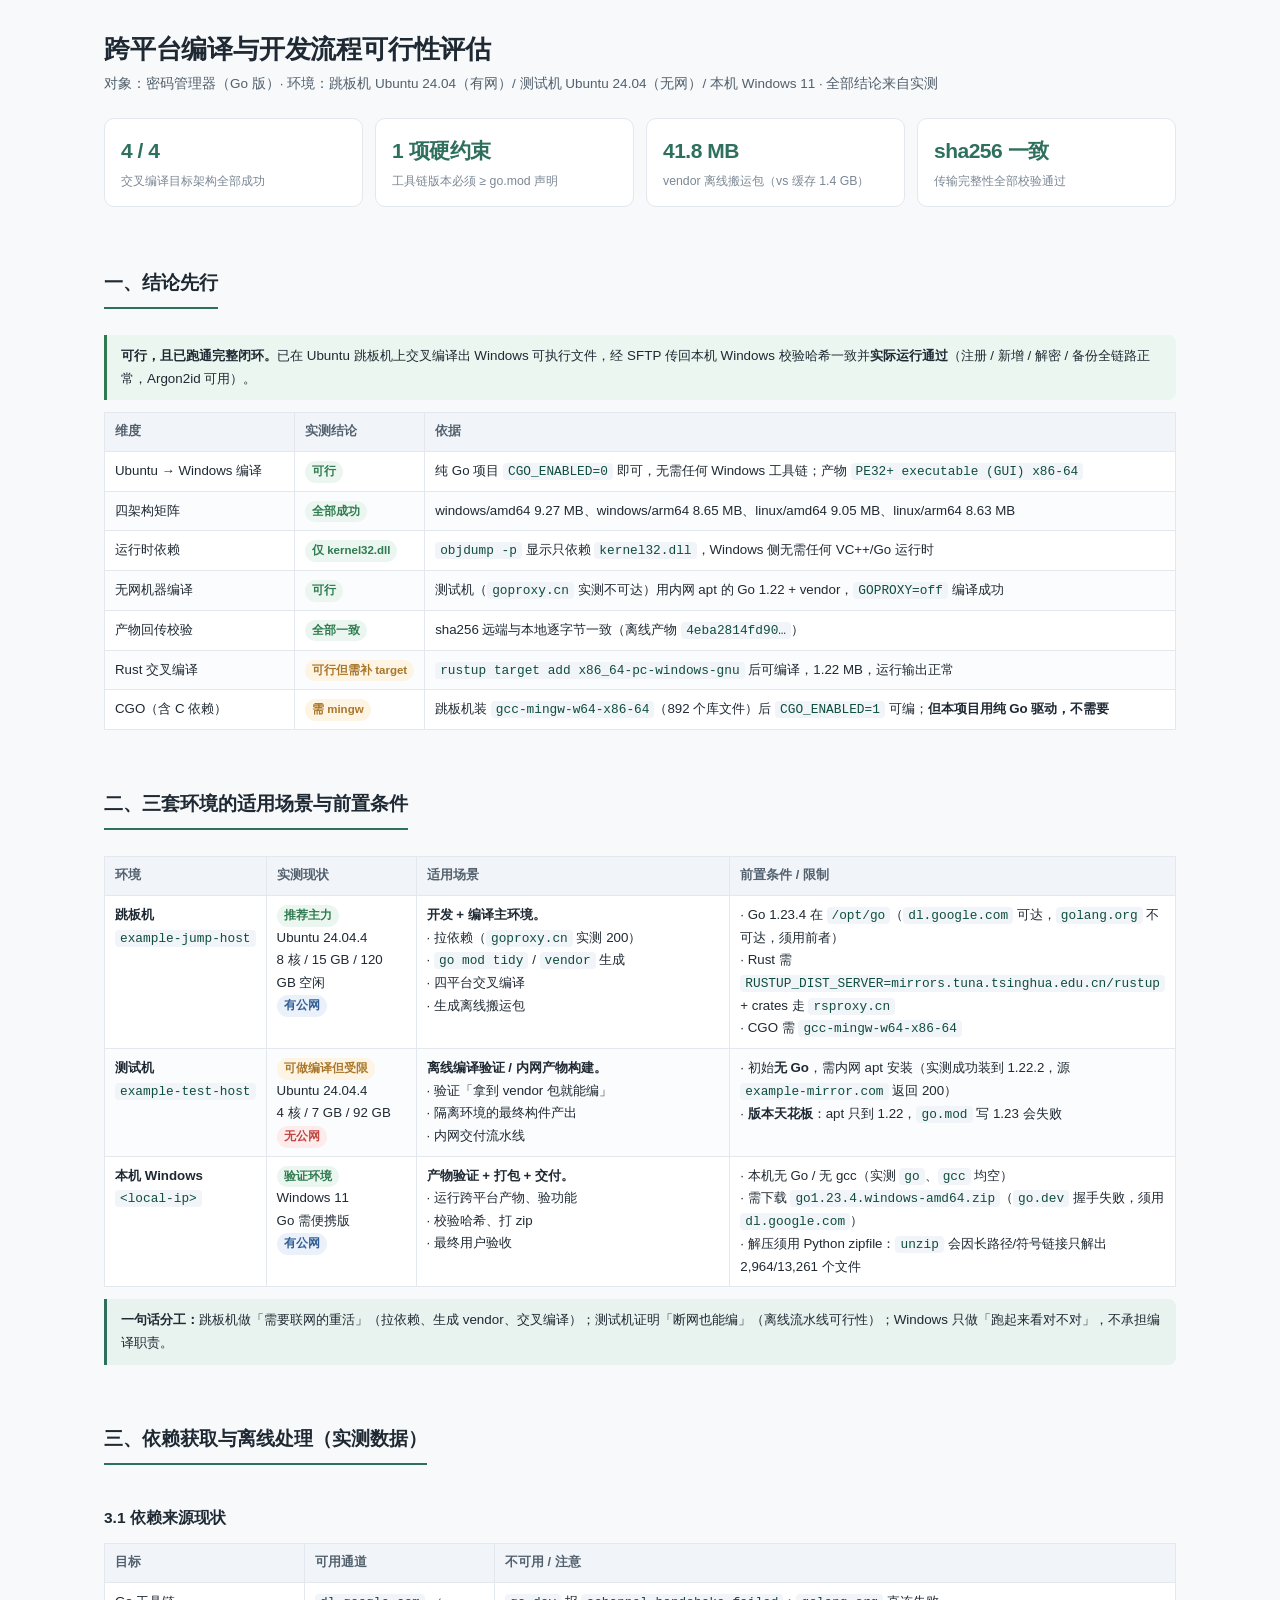
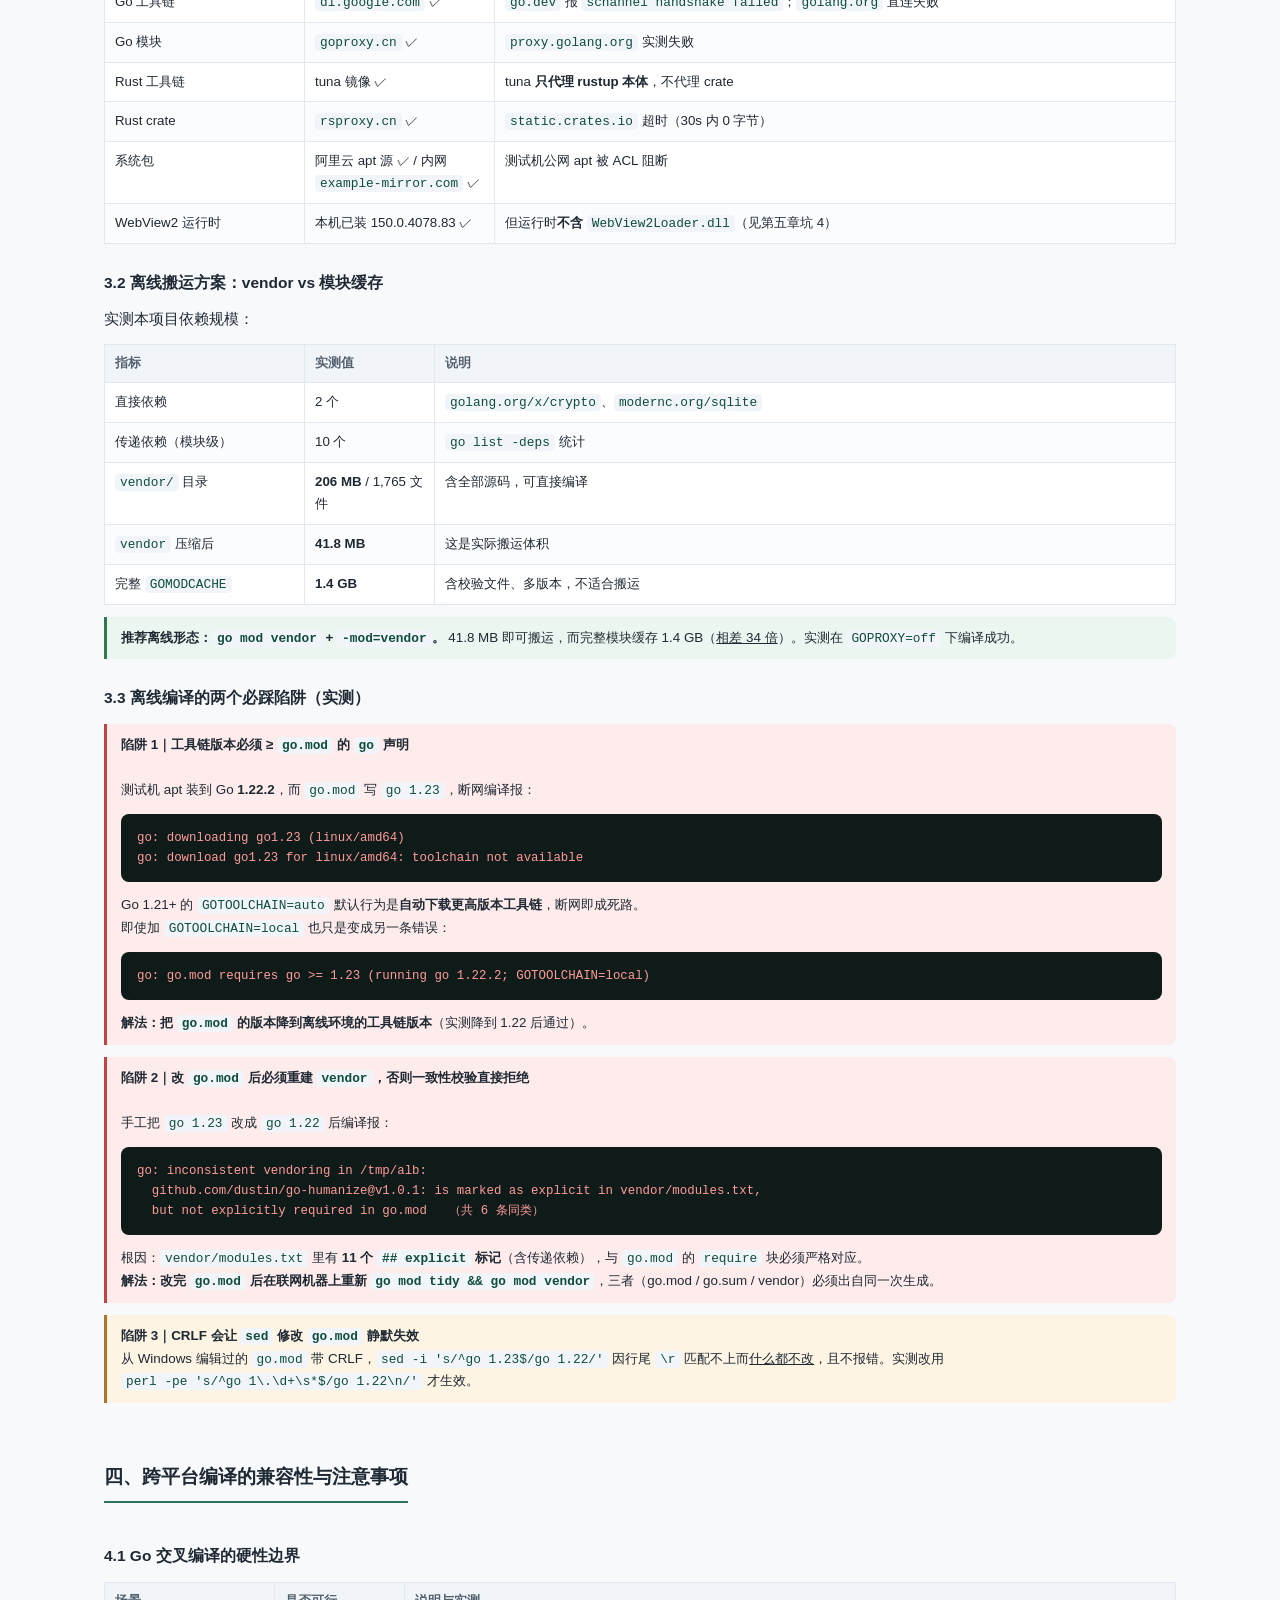
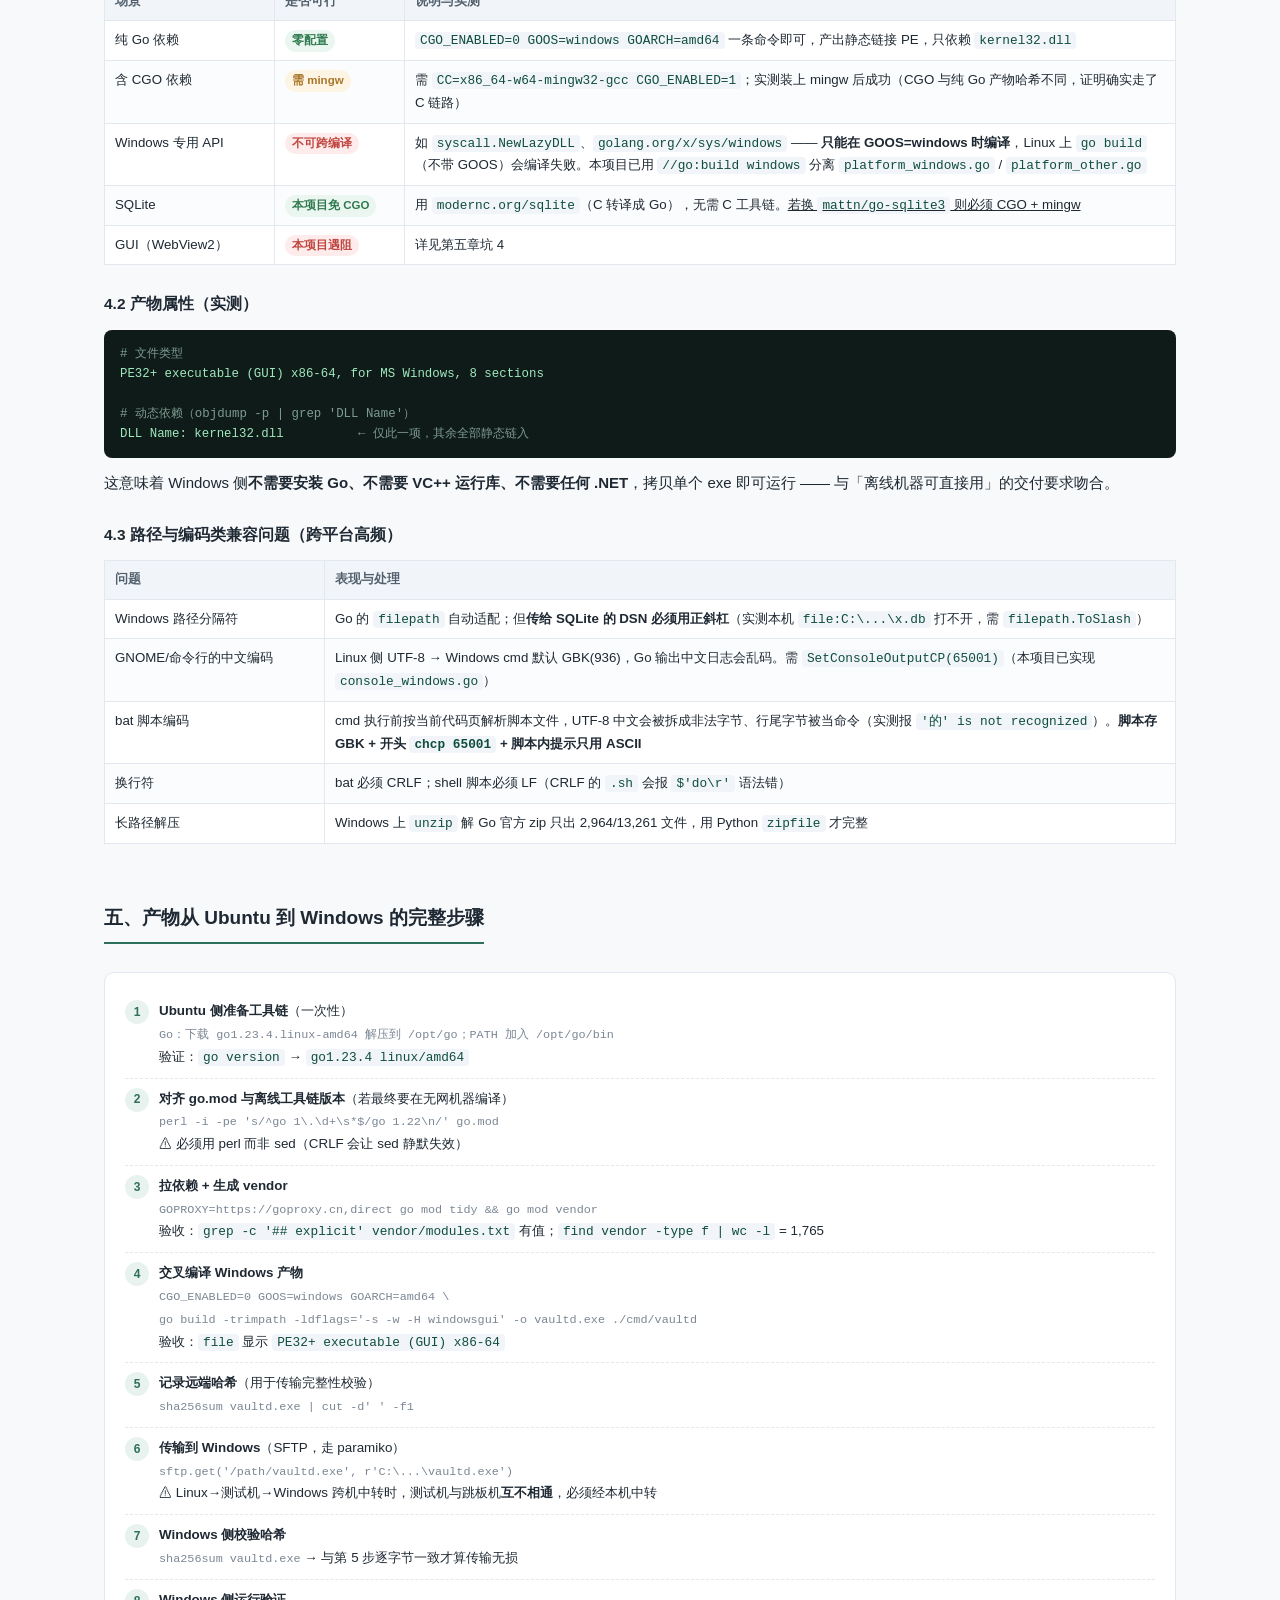
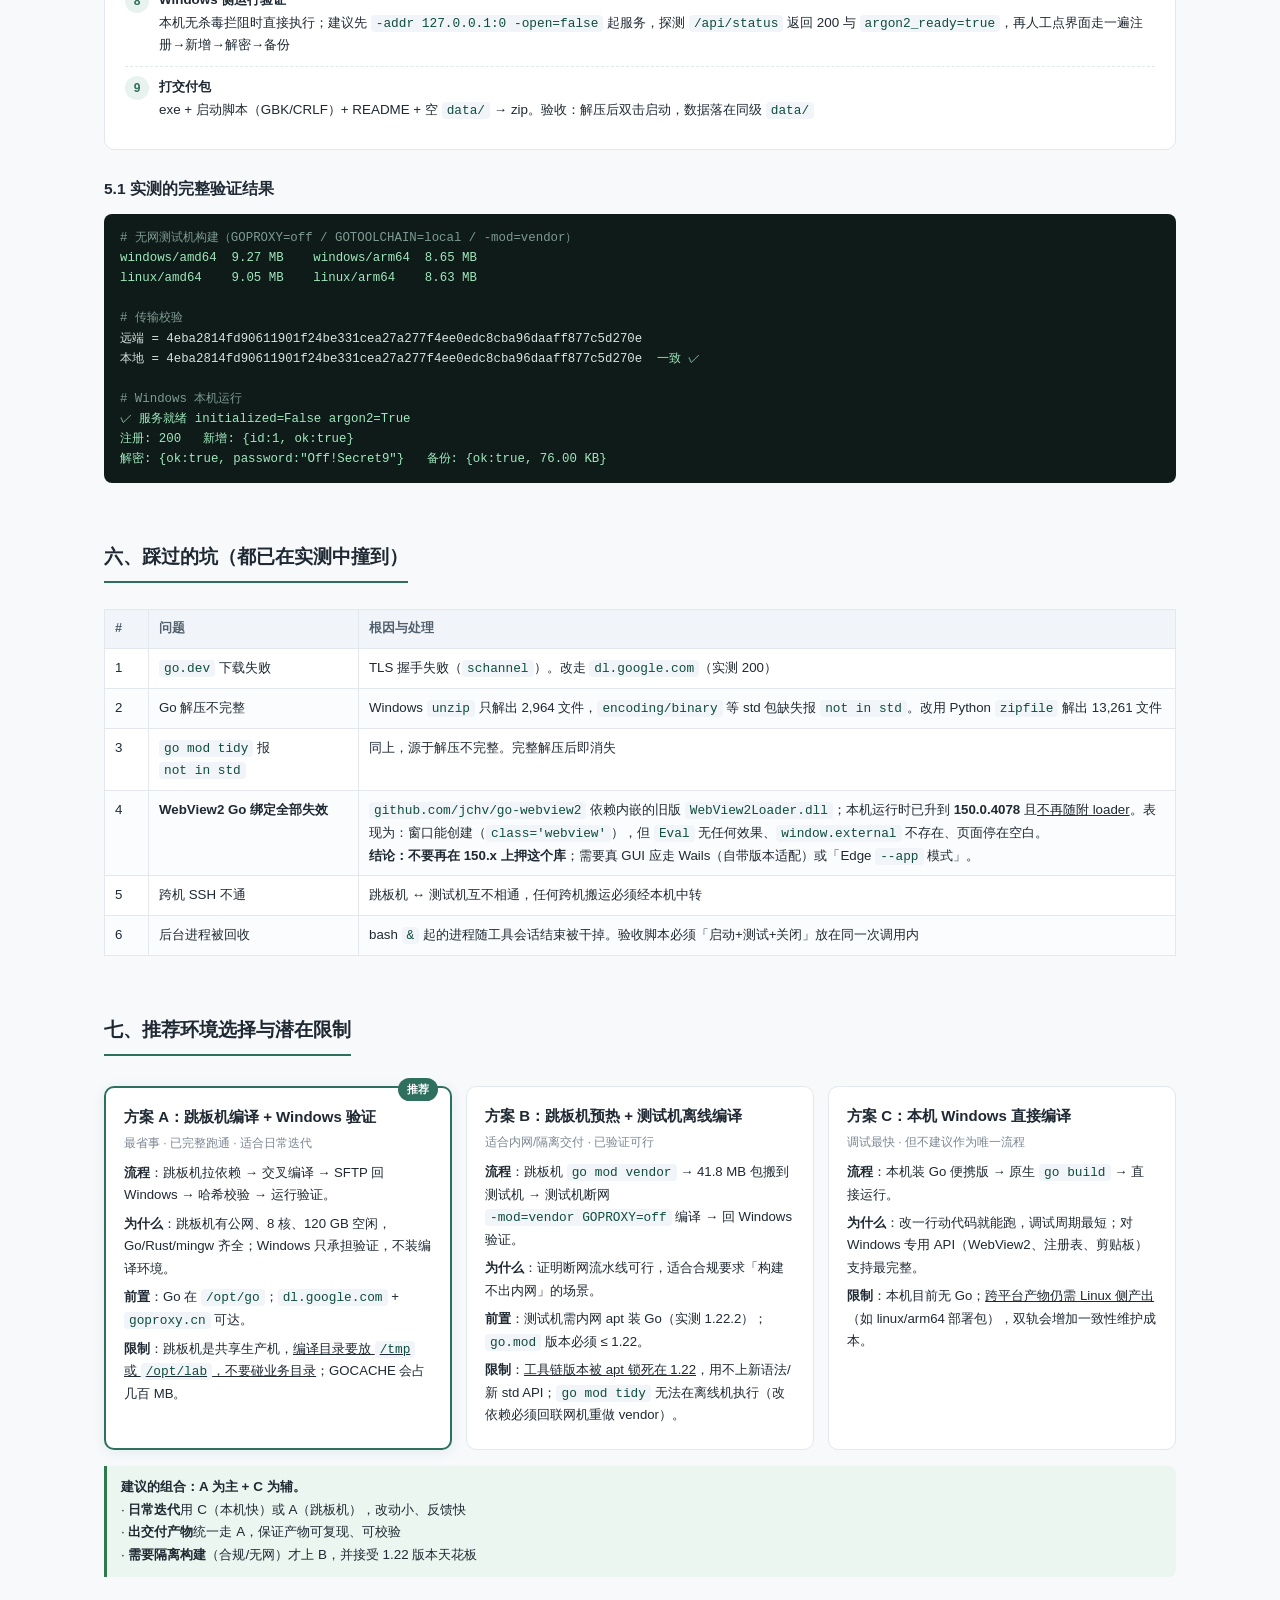
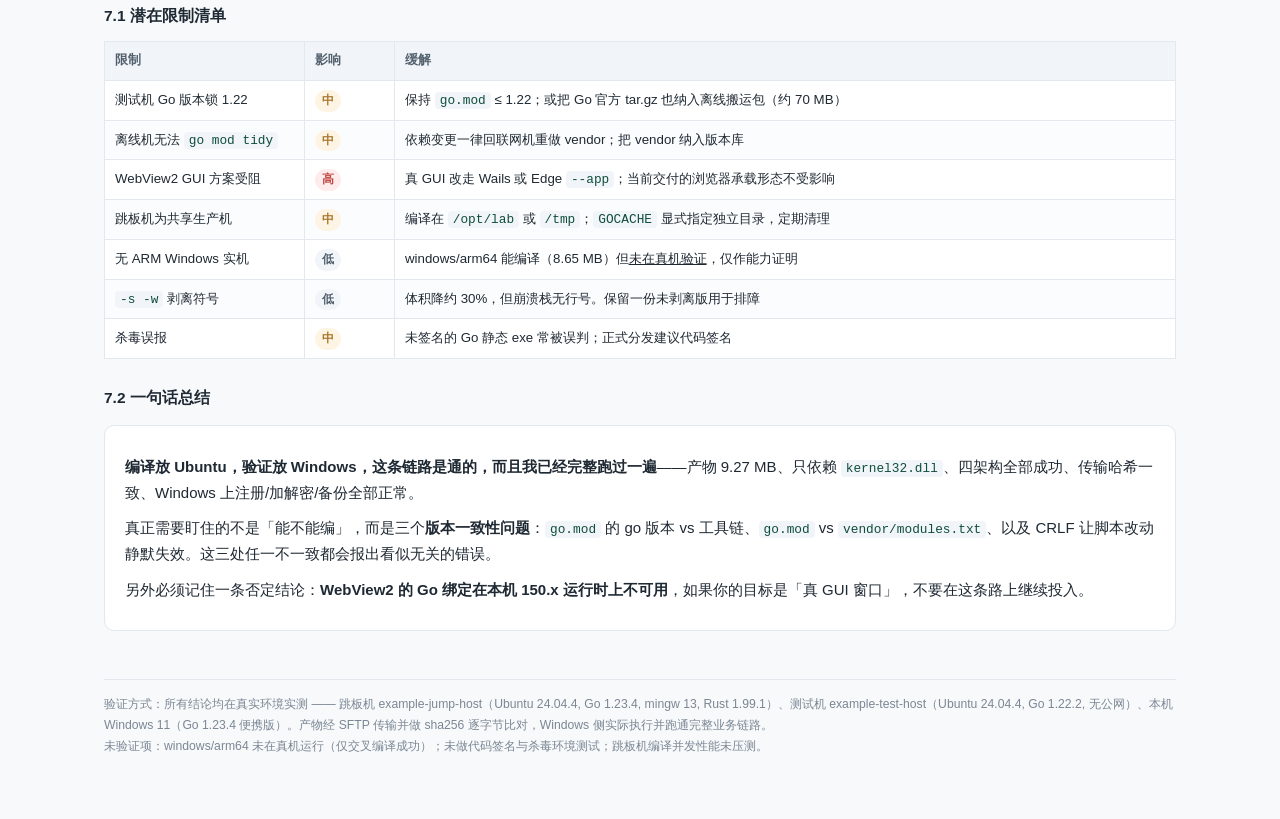
==== commit 816023be: "docs(pmvault): 脱敏本机内网 IP 为占位符 公开仓库前置处理：跨平台编译可行性评估文档中的真实内网地址 改为占位符 <local-ip>，避免暴露本机网络信息。" ====
--- a/docs/跨平台编译与开发流程可行性评估.html
+++ b/docs/跨平台编译与开发流程可行性评估.html
@@ -143,7 +143,7 @@
 </td>
 </tr>
 <tr>
-<td><strong>本机 Windows</strong><br><code><local-ip></code></td>
+<td><strong>本机 Windows</strong><br><code>&lt;local-ip&gt;</code></td>
 <td><span class="tag t-ok">验证环境</span><br>Windows 11<br>Go 需便携版<br><span class="tag t-info">有公网</span></td>
 <td>
 <strong>产物验证 + 打包 + 交付。</strong><br>
